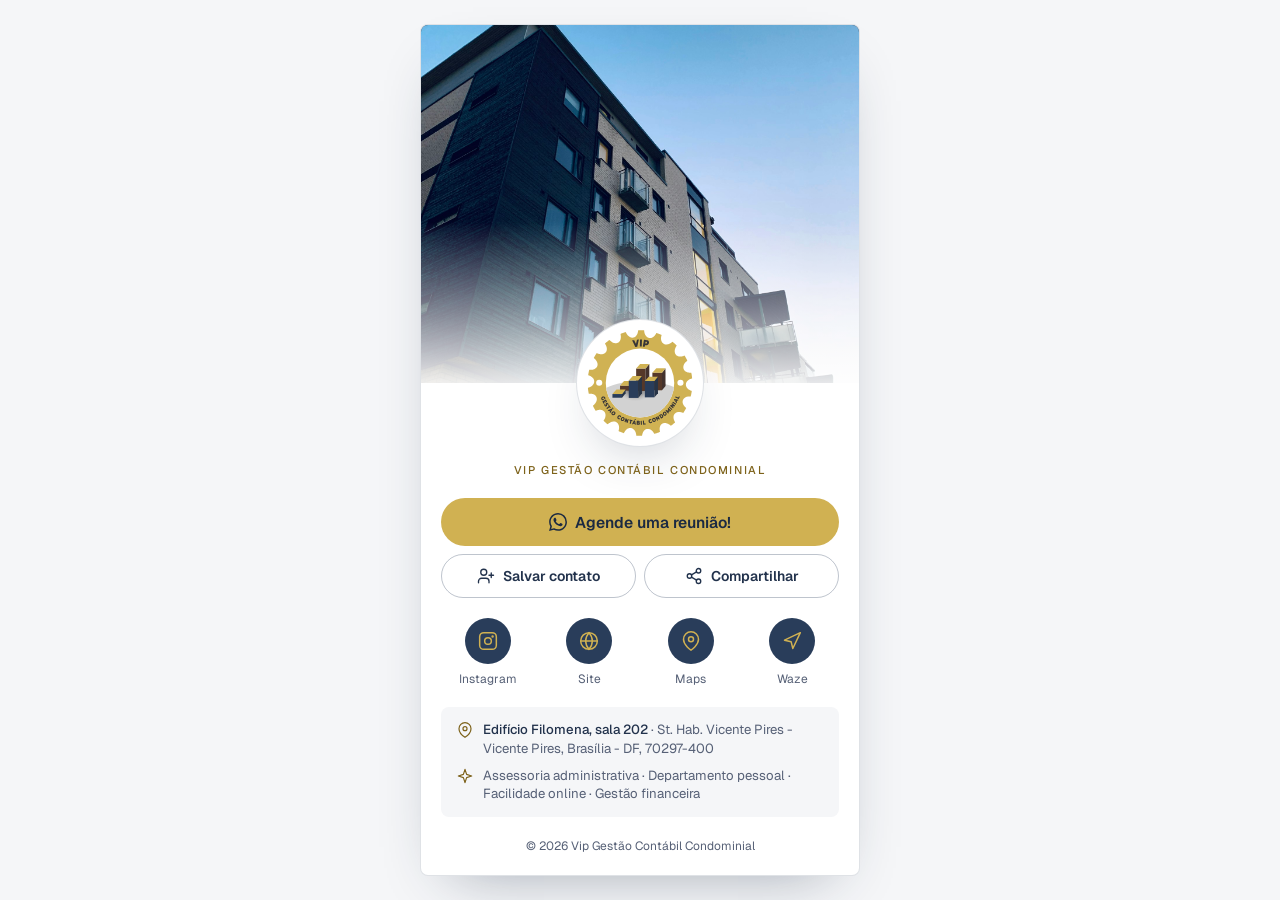
==== smart-card.html @ 8b1bbf8e "Landing page e cartão digital da Vip Gestão Contábil Condominial Site estático com a landing page (l" ====
<!DOCTYPE html>
<html lang="pt-BR">
  <head>
    <meta charset="UTF-8" />
    <meta name="viewport" content="width=device-width, initial-scale=1.0, viewport-fit=cover" />
    <title>Vip Gestão Contábil Condominial | Cartão digital</title>
    <meta name="description" content="Cartão digital da Vip Gestão Contábil Condominial. Agende uma reunião pelo WhatsApp e veja como chegar ao escritório em Vicente Pires, Brasília." />
    <meta name="theme-color" content="#1b2a42" />

    <meta property="og:type" content="website" />
    <meta property="og:site_name" content="Vip Gestão Contábil Condominial" />
    <meta property="og:title" content="Vip Gestão Contábil Condominial | Cartão digital" />
    <meta property="og:description" content="Serviços contábeis condominiais online para todo o Brasil!" />
    <meta property="og:locale" content="pt_BR" />

    <link rel="icon" href="assets/logo-vip-180.png" />
    <link rel="apple-touch-icon" href="assets/logo-vip-180.png" />
    <link rel="preconnect" href="https://fonts.googleapis.com" />
    <link rel="preconnect" href="https://fonts.gstatic.com" crossorigin />
    <link href="https://fonts.googleapis.com/css2?family=Geist:wght@300..600&display=swap" rel="stylesheet" />
    <style>
      /* ============================================================
         Vip Gestão Contábil Condominial: cartão digital
         Mesmo formato do cartão da DG, com as cores da LP (styles.css).

         Tudo cabe em uma tela: o cartão tem a altura da tela e a foto
         de capa (flex: 1) ocupa só o espaço que sobra do conteúdo.
         ============================================================ */
      :root {
        color-scheme: light;

        --bg: #ffffff;
        --bg-alt: #f5f6f8;
        --navy: #293d5a;
        --navy-deep: #1b2a42;
        --ink: #22324c;
        --ink-soft: #566076;
        --line: rgb(41 61 90 / 0.15);
        --gold: #d0b152;
        --gold-hover: #dfc571;
        --gold-ink: #7d621a;
        --shadow: 0 24px 60px -32px rgb(27 42 66 / 0.45);

        --font: "Geist", ui-sans-serif, -apple-system, BlinkMacSystemFont, "Segoe UI", sans-serif;
        --r: 8px;
        --ease: cubic-bezier(0.16, 1, 0.3, 1);
        --gap: clamp(0.75rem, 2.2vh, 1.25rem);
        --pad-x: 1.25rem;
      }

      *, *::before, *::after { box-sizing: border-box; }
      * { margin: 0; padding: 0; }

      body {
        font-family: var(--font); font-size: 1rem; line-height: 1.5;
        color: var(--ink); background: var(--bg-alt);
        -webkit-font-smoothing: antialiased; overflow-x: clip;
        display: flex; justify-content: center; align-items: center;
        min-height: 100vh; min-height: 100dvh;
      }

      img, svg { display: block; max-width: 100%; }
      a { color: inherit; text-decoration: none; }
      ul { list-style: none; }
      button { font: inherit; color: inherit; }
      [hidden] { display: none !important; }
      :focus-visible { outline: 2px solid var(--navy); outline-offset: 3px; }

      /* ---------- Cartão ---------- */
      .card {
        width: 100%; max-width: 440px; background: var(--bg);
        min-height: 100vh; min-height: 100dvh;
        display: flex; flex-direction: column;
        padding-bottom: env(safe-area-inset-bottom);
      }
      @media (min-width: 480px) {
        .card {
          min-height: min(100dvh - 3rem, 860px);
          border-radius: var(--r); overflow: hidden; box-shadow: var(--shadow); border: 1px solid var(--line);
        }
      }

      .cover { position: relative; flex: 1 1 88px; min-height: 88px; background: var(--navy-deep); overflow: hidden; }
      .cover img { position: absolute; inset: 0; width: 100%; height: 100%; object-fit: cover; object-position: 60% 40%; }
      .cover::after {
        content: ""; position: absolute; inset: auto 0 0; height: 45%;
        background: linear-gradient(to top, rgb(255 255 255 / 0.9), transparent);
      }

      .identity { flex: none; padding: 0 var(--pad-x); text-align: center; position: relative; z-index: 1; }
      .identity__logo {
        --size: clamp(92px, 15vh, 128px);
        width: var(--size); height: var(--size); margin: calc(var(--size) / -2) auto 0; border-radius: 50%;
        background: var(--bg); border: 1px solid var(--line); box-shadow: var(--shadow);
        display: grid; place-items: center;
      }
      .logo-anim { display: block; position: relative; width: 84%; aspect-ratio: 1; }
      .logo-anim img { width: 100%; height: 100%; object-fit: contain; }
      .logo-anim.is-on img { visibility: hidden; }
      .logo-anim canvas { position: absolute; left: -6.82%; top: -6.82%; width: 113.64%; height: 113.64%; pointer-events: none; }
      .identity h1 {
        margin-top: clamp(0.6rem, 1.6vh, 1rem);
        font-size: 0.7rem; font-weight: 500; line-height: 1.5; text-transform: uppercase; letter-spacing: 0.14em;
        color: var(--gold-ink);
      }

      .body {
        flex: none; padding: var(--gap) var(--pad-x) 0;
        display: grid; gap: var(--gap);
      }

      /* ---------- Botões (iguais à LP) ---------- */
      .btn {
        display: inline-flex; align-items: center; justify-content: center; gap: 0.5rem;
        min-height: 3rem; padding: 0 1.6rem; border-radius: 999px; border: 1px solid transparent;
        font-weight: 600; font-size: 0.975rem; white-space: nowrap; cursor: pointer; background: none;
        transition: transform 0.3s var(--ease), background-color 0.3s var(--ease), border-color 0.3s var(--ease), color 0.3s var(--ease);
      }
      .btn:active { transform: translateY(1px) scale(0.98); }
      .btn svg { width: 18px; height: 18px; flex: none; }
      .btn--primary { background: var(--gold); color: var(--navy-deep); }
      .btn--primary:hover { background: var(--gold-hover); }
      .btn--ghost { border-color: rgb(41 61 90 / 0.3); color: var(--ink); }
      .btn--ghost:hover { border-color: var(--navy); background: var(--navy); color: #fff; }
      .btn--sm { min-height: 2.75rem; padding: 0 0.9rem; font-size: 0.875rem; }

      .cta { display: grid; gap: 0.5rem; }
      .cta .btn { width: 100%; }
      .cta__row { display: grid; grid-template-columns: 1fr 1fr; gap: 0.5rem; }

      /* ---------- Atalhos (ícones) ---------- */
      .shortcuts { display: grid; grid-auto-flow: column; grid-auto-columns: 1fr; gap: 0.5rem; }
      .shortcuts a { display: grid; justify-items: center; gap: 0.35rem; font-size: 0.75rem; color: var(--ink-soft); }
      .shortcuts__ico {
        width: 46px; height: 46px; border-radius: 50%;
        display: grid; place-items: center; background: var(--navy); color: var(--gold);
        transition: background-color 0.3s var(--ease), color 0.3s var(--ease), transform 0.3s var(--ease);
      }
      .shortcuts__ico svg { width: 20px; height: 20px; }
      .shortcuts a:hover .shortcuts__ico { background: var(--gold); color: var(--navy-deep); transform: translateY(-2px); }
      .shortcuts a:hover { color: var(--ink); }

      /* ---------- Informações ---------- */
      .info {
        padding: 0.85rem 1rem; border-radius: var(--r); background: var(--bg-alt);
        display: grid; gap: 0.55rem; font-size: 0.825rem; line-height: 1.4; color: var(--ink-soft);
      }
      .info li { display: flex; gap: 0.6rem; align-items: flex-start; }
      .info svg { flex: none; width: 16px; height: 16px; margin-top: 1px; color: var(--gold-ink); }
      .info strong { color: var(--ink); font-weight: 500; }

      .foot { flex: none; padding: var(--gap) var(--pad-x); text-align: center; font-size: 0.75rem; color: var(--ink-soft); }

      .toast {
        position: fixed; left: 50%; bottom: 1.25rem; translate: -50% 1rem;
        padding: 0.6rem 1.1rem; border-radius: 999px; background: var(--navy-deep); color: #fff;
        font-size: 0.875rem; white-space: nowrap; opacity: 0; pointer-events: none;
        transition: opacity 0.3s var(--ease), translate 0.3s var(--ease);
      }
      .toast.is-visible { opacity: 1; translate: -50% 0; }

      /* Telas bem baixas: compacta mais */
      @media (max-height: 600px) {
        :root { --gap: 0.6rem; }
        .identity__logo { --size: 84px; }
        .btn { min-height: 2.75rem; }
        .shortcuts__ico { width: 44px; height: 44px; }
        .info li:nth-child(2) { display: none; }
      }
      @media (max-width: 340px) {
        :root { --pad-x: 1rem; }
        .btn--sm { font-size: 0.8rem; padding: 0 0.6rem; }
      }

      @media (max-width: 319px) {
        .body, .cta { grid-template-columns: minmax(0, 1fr); }
        .cta__row { grid-template-columns: 1fr; }
        .shortcuts { gap: 0; }
      }

      /* Celular deitado: capa e logo à esquerda, botões à direita */
      @media (min-width: 560px) and (max-height: 480px) {
        .card {
          display: grid; grid-template-columns: minmax(0, 38fr) minmax(0, 62fr); grid-template-rows: 1fr auto;
          max-width: none; min-height: 100vh; min-height: 100dvh; border: 0; border-radius: 0;
        }
        .cover { grid-column: 1; grid-row: 1 / -1; }
        .cover::after { height: 70%; background: linear-gradient(to top, #fff 22%, transparent); }
        .identity { grid-column: 1; grid-row: 1 / -1; align-self: end; padding-bottom: 1rem; }
        .identity__logo { --size: 104px; margin-top: 0; }
        .body { grid-column: 2; grid-row: 1; align-content: center; }
        .foot { grid-column: 2; grid-row: 2; }
        .identity h1 { letter-spacing: 0.08em; }
        .btn--sm { padding: 0 0.6rem; font-size: 0.8rem; }
      }

      /* ---------- Movimento ---------- */
      @media (prefers-reduced-motion: no-preference) {
        .enter { animation: rise 0.9s var(--ease) both; animation-delay: calc(var(--i) * 80ms + 100ms); }
        .cover img { animation: unveil 1.3s var(--ease) both; }
      }
      @keyframes rise { from { opacity: 0; transform: translateY(14px); } }
      @keyframes unveil { from { clip-path: inset(100% 0 0 0); } to { clip-path: inset(0 0 0 0); } }
    </style>
  </head>
  <body>
    <main class="card">
      <figure class="cover">
        <img src="assets/hero-condominio.jpg" alt="" width="1500" height="1500" fetchpriority="high" decoding="async" />
      </figure>

      <header class="identity">
        <div class="identity__logo enter" style="--i: 0">
          <div class="logo-anim"><img src="assets/logo-vip.png" alt="" width="505" height="512" /></div>
        </div>
        <h1 class="enter" style="--i: 1">Vip Gestão Contábil Condominial</h1>
      </header>

      <div class="body">
        <div class="cta enter" style="--i: 2">
          <a class="btn btn--primary" id="linkWhats" href="index.html#contato" target="_blank" rel="noopener noreferrer">
            <svg viewBox="0 0 24 24" aria-hidden="true"><path fill="currentColor" d="M17.472 14.382c-.297-.149-1.758-.867-2.03-.967-.273-.099-.471-.148-.67.15-.197.297-.767.966-.94 1.164-.173.199-.347.223-.644.075-.297-.15-1.255-.463-2.39-1.475-.883-.788-1.48-1.761-1.653-2.059-.173-.297-.018-.458.13-.606.134-.133.298-.347.446-.52.149-.174.198-.298.298-.497.099-.198.05-.371-.025-.52-.075-.149-.669-1.612-.916-2.207-.242-.579-.487-.5-.669-.51-.173-.008-.371-.01-.57-.01-.198 0-.52.074-.792.372-.272.297-1.04 1.016-1.04 2.479 0 1.462 1.065 2.875 1.213 3.074.149.198 2.096 3.2 5.077 4.487.709.306 1.262.489 1.694.625.712.227 1.36.195 1.871.118.571-.085 1.758-.719 2.006-1.413.248-.694.248-1.289.173-1.413-.074-.124-.272-.198-.57-.347m-5.421 7.403h-.004a9.87 9.87 0 01-5.031-1.378l-.361-.214-3.741.982.998-3.648-.235-.374a9.86 9.86 0 01-1.51-5.26c.001-5.45 4.436-9.884 9.888-9.884 2.64 0 5.122 1.03 6.988 2.898a9.825 9.825 0 012.893 6.994c-.003 5.45-4.437 9.884-9.885 9.884m8.413-18.297A11.815 11.815 0 0012.05 0C5.495 0 .16 5.335.157 11.892c0 2.096.547 4.142 1.588 5.945L.057 24l6.305-1.654a11.882 11.882 0 005.683 1.448h.005c6.554 0 11.89-5.335 11.893-11.893a11.821 11.821 0 00-3.48-8.413Z"/></svg>
            Agende uma reunião!
          </a>
          <div class="cta__row">
            <button class="btn btn--ghost btn--sm" id="salvarContato" type="button">
              <svg viewBox="0 0 24 24" fill="none" stroke="currentColor" stroke-width="1.8" stroke-linecap="round" stroke-linejoin="round" aria-hidden="true"><path d="M16 21v-2a4 4 0 0 0-4-4H6a4 4 0 0 0-4 4v2"/><circle cx="9" cy="7" r="4"/><path d="M19 8v6M22 11h-6"/></svg>
              Salvar contato
            </button>
            <button class="btn btn--ghost btn--sm" id="compartilhar" type="button">
              <svg viewBox="0 0 24 24" fill="none" stroke="currentColor" stroke-width="1.8" stroke-linecap="round" stroke-linejoin="round" aria-hidden="true"><circle cx="18" cy="5" r="3"/><circle cx="6" cy="12" r="3"/><circle cx="18" cy="19" r="3"/><path d="M8.6 13.5l6.8 4M15.4 6.5l-6.8 4"/></svg>
              Compartilhar
            </button>
          </div>
        </div>

        <!-- Instagram e Facebook só aparecem quando preenchidos no config.js -->
        <nav class="shortcuts enter" style="--i: 3" aria-label="Contatos">
          <a id="linkInstagram" target="_blank" rel="noopener noreferrer" hidden>
            <span class="shortcuts__ico"><svg viewBox="0 0 24 24" fill="none" stroke="currentColor" stroke-width="1.8" stroke-linecap="round" stroke-linejoin="round" aria-hidden="true"><rect x="2" y="2" width="20" height="20" rx="5"/><circle cx="12" cy="12" r="4"/><circle cx="17.5" cy="6.5" r=".6" fill="currentColor"/></svg></span>
            Instagram
          </a>
          <a href="index.html">
            <span class="shortcuts__ico"><svg viewBox="0 0 24 24" fill="none" stroke="currentColor" stroke-width="1.8" stroke-linecap="round" stroke-linejoin="round" aria-hidden="true"><circle cx="12" cy="12" r="10"/><path d="M2 12h20M12 2a15.3 15.3 0 0 1 4 10 15.3 15.3 0 0 1-4 10 15.3 15.3 0 0 1-4-10 15.3 15.3 0 0 1 4-10z"/></svg></span>
            Site
          </a>
          <a href="https://www.google.com/maps/search/?api=1&amp;query=-15.814297%2C-48.015783" target="_blank" rel="noopener noreferrer">
            <span class="shortcuts__ico"><svg viewBox="0 0 24 24" fill="none" stroke="currentColor" stroke-width="1.8" stroke-linecap="round" stroke-linejoin="round" aria-hidden="true"><path d="M21 10c0 7-9 13-9 13S3 17 3 10a9 9 0 0 1 18 0z"/><circle cx="12" cy="10" r="3"/></svg></span>
            Maps
          </a>
          <a href="https://waze.com/ul?ll=-15.814297%2C-48.015783&amp;navigate=yes" target="_blank" rel="noopener noreferrer">
            <span class="shortcuts__ico"><svg viewBox="0 0 24 24" fill="none" stroke="currentColor" stroke-width="1.8" stroke-linecap="round" stroke-linejoin="round" aria-hidden="true"><path d="M3 11l19-9-9 19-2-8-8-2z"/></svg></span>
            Waze
          </a>
          <a id="linkFacebook" target="_blank" rel="noopener noreferrer" hidden>
            <span class="shortcuts__ico"><svg viewBox="0 0 24 24" fill="none" stroke="currentColor" stroke-width="1.8" stroke-linecap="round" stroke-linejoin="round" aria-hidden="true"><path d="M18 2h-3a5 5 0 0 0-5 5v3H7v4h3v8h4v-8h3l1-4h-4V7a1 1 0 0 1 1-1h3z"/></svg></span>
            Facebook
          </a>
        </nav>

        <ul class="info enter" style="--i: 4">
          <li>
            <svg viewBox="0 0 24 24" fill="none" stroke="currentColor" stroke-width="1.8" stroke-linecap="round" stroke-linejoin="round" aria-hidden="true"><path d="M21 10c0 7-9 13-9 13S3 17 3 10a9 9 0 0 1 18 0z"/><circle cx="12" cy="10" r="3"/></svg>
            <span><strong id="end1">Edifício Filomena, sala 202</strong> <span id="end2">· St. Hab. Vicente Pires - Vicente Pires, Brasília - DF, 70297-400</span></span>
          </li>
          <li>
            <svg viewBox="0 0 24 24" fill="none" stroke="currentColor" stroke-width="1.8" stroke-linecap="round" stroke-linejoin="round" aria-hidden="true"><path d="M12 2l2.4 7.6L22 12l-7.6 2.4L12 22l-2.4-7.6L2 12l7.6-2.4z"/></svg>
            <span>Assessoria administrativa · Departamento pessoal · Facilidade online · Gestão financeira</span>
          </li>
        </ul>
      </div>

      <footer class="foot">© <span id="anoAtual">2026</span> Vip Gestão Contábil Condominial<span id="legal"></span></footer>
    </main>

    <div class="toast" id="toast" role="status" aria-live="polite"></div>

    <script src="logo-animada.js"></script>
    <script src="config.js"></script>
    <script>
      (function () {
        "use strict";

        /* Os dados vêm do config.js, o mesmo da LP */
        var V = window.VIP || {};
        var NOME = "Vip Gestão Contábil Condominial";
        var $ = function (id) { return document.getElementById(id); };
        var fone = (V.whatsapp || "").replace(/\D/g, "");

        $("linkWhats").href = "https://wa.me/" + fone + "?text=" +
          encodeURIComponent("Olá! Vim pelo cartão digital e gostaria de agendar uma reunião sobre o meu condomínio.");
        [["linkInstagram", V.instagram], ["linkFacebook", V.facebook]].forEach(function (x) {
          if (x[1]) { $(x[0]).href = x[1]; $(x[0]).hidden = false; }
        });

        var linhas = (V.endereco || "").split("\n").filter(Boolean);
        if (linhas.length) {
          $("end1").textContent = linhas[0];
          $("end2").textContent = linhas.length > 1 ? "· " + linhas.slice(1).join(", ") : "";
        }
        $("legal").textContent = V.crc ? " · " + V.crc : "";
        $("anoAtual").textContent = String(new Date().getFullYear());

        var toastEl = $("toast"), toastTimer;
        function toast(msg) {
          toastEl.textContent = msg;
          toastEl.classList.add("is-visible");
          clearTimeout(toastTimer);
          toastTimer = setTimeout(function () { toastEl.classList.remove("is-visible"); }, 2200);
        }

        /* Baixa um .vcf para salvar a Vip nos contatos */
        function vcard() {
          var esc = function (s) { return String(s).replace(/([\\,;])/g, "\\$1"); };
          /* última linha do endereço no formato "Cidade - UF, CEP" */
          var fim = /^(.+?) - ([A-Z]{2})(?:, *([\d-]+))?$/.exec(linhas[linhas.length - 1] || "");
          var rua = (fim ? linhas.slice(0, -1) : linhas).join(", ");
          var tel = (V.telefone || "").replace(/\D/g, "");
          return [
            "BEGIN:VCARD",
            "VERSION:3.0",
            "N:" + esc(NOME) + ";;;;",
            "FN:" + esc(NOME),
            "ORG:" + esc(NOME),
            fone && "TEL;TYPE=CELL:+" + fone,
            tel && "TEL;TYPE=WORK:+55" + tel,
            V.email && "EMAIL;TYPE=WORK:" + V.email,
            linhas.length && "ADR;TYPE=WORK:;;" + [rua, fim && fim[1], fim && fim[2], fim && fim[3], "Brasil"].map(function (p) { return esc(p || ""); }).join(";"),
            "GEO:-15.814297;-48.015783",
            /^http/.test(location.protocol) && "URL:" + location.origin + "/",
            "END:VCARD"
          ].filter(Boolean).join("\r\n");
        }
        $("salvarContato").addEventListener("click", function () {
          var a = document.createElement("a");
          a.href = URL.createObjectURL(new Blob([vcard()], { type: "text/vcard;charset=utf-8" }));
          a.download = "Vip-Gestao-Contabil-Condominial.vcf";
          document.body.appendChild(a);
          a.click();
          a.remove();
          setTimeout(function () { URL.revokeObjectURL(a.href); }, 1000);
          toast("Abra o arquivo para salvar");
        });

        $("compartilhar").addEventListener("click", function () {
          var falhou = function () { toast("Copie o link na barra do navegador"); };
          if (navigator.share) {
            navigator.share({ title: NOME, text: "Cartão digital da " + NOME, url: location.href }).catch(function () {});
          } else if (navigator.clipboard) {
            navigator.clipboard.writeText(location.href).then(function () { toast("Link copiado!"); }, falhou);
          } else {
            falhou();
          }
        });
      })();
    </script>
  </body>
</html>
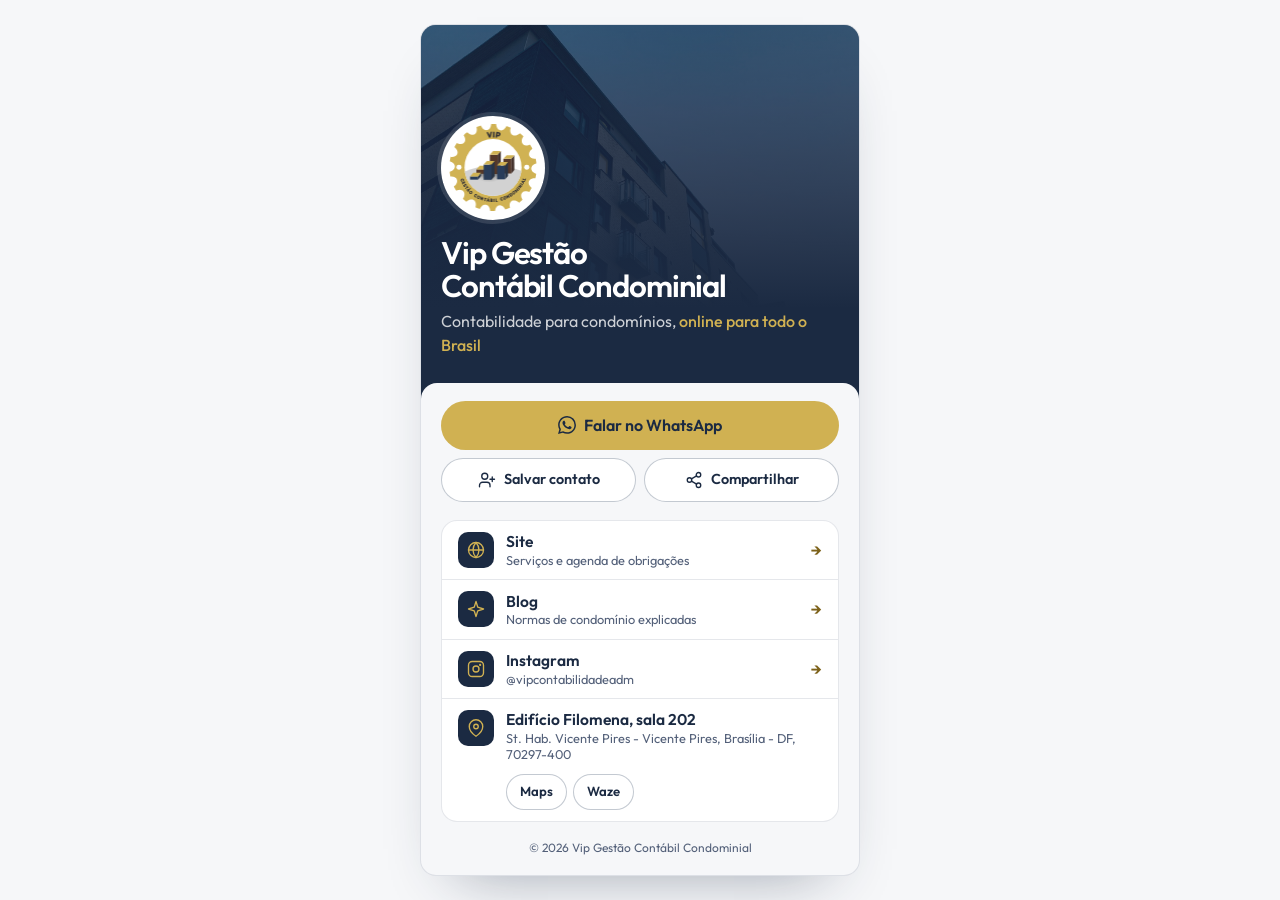
==== commit a0d94dc5: "fix: design refatorado && feat: pagina teste no blog" ====
--- a/smart-card.html
+++ b/smart-card.html
@@ -4,47 +4,48 @@
     <meta charset="UTF-8" />
     <meta name="viewport" content="width=device-width, initial-scale=1.0, viewport-fit=cover" />
     <title>Vip Gestão Contábil Condominial | Cartão digital</title>
-    <meta name="description" content="Cartão digital da Vip Gestão Contábil Condominial. Agende uma reunião pelo WhatsApp e veja como chegar ao escritório em Vicente Pires, Brasília." />
+    <meta name="description" content="Cartão digital da Vip Gestão Contábil Condominial. Fale pelo WhatsApp, salve o contato e veja como chegar ao escritório em Vicente Pires, Brasília." />
     <meta name="theme-color" content="#1b2a42" />
 
     <meta property="og:type" content="website" />
     <meta property="og:site_name" content="Vip Gestão Contábil Condominial" />
     <meta property="og:title" content="Vip Gestão Contábil Condominial | Cartão digital" />
-    <meta property="og:description" content="Serviços contábeis condominiais online para todo o Brasil!" />
+    <meta property="og:description" content="Contabilidade para condomínios, com atendimento online para todo o Brasil." />
     <meta property="og:locale" content="pt_BR" />
 
     <link rel="icon" href="assets/logo-vip-180.png" />
     <link rel="apple-touch-icon" href="assets/logo-vip-180.png" />
     <link rel="preconnect" href="https://fonts.googleapis.com" />
     <link rel="preconnect" href="https://fonts.gstatic.com" crossorigin />
-    <link href="https://fonts.googleapis.com/css2?family=Geist:wght@300..600&display=swap" rel="stylesheet" />
+    <link href="https://fonts.googleapis.com/css2?family=Outfit:wght@300..700&display=swap" rel="stylesheet" />
     <style>
       /* ============================================================
          Vip Gestão Contábil Condominial: cartão digital
-         Mesmo formato do cartão da DG, com as cores da LP (styles.css).
-
-         Tudo cabe em uma tela: o cartão tem a altura da tela e a foto
-         de capa (flex: 1) ocupa só o espaço que sobra do conteúdo.
+         Mesmo sistema visual do site (styles.css): azul + dourado,
+         Outfit, raio 16px, botões em pílula.
+
+         Tudo cabe em uma tela: o cartão tem a altura da tela e o topo
+         azul (flex: 1) ocupa só o espaço que sobra do conteúdo.
          ============================================================ */
       :root {
         color-scheme: light;
 
-        --bg: #ffffff;
-        --bg-alt: #f5f6f8;
+        --bg: #f6f7f9;
+        --surface: #ffffff;
         --navy: #293d5a;
         --navy-deep: #1b2a42;
-        --ink: #22324c;
-        --ink-soft: #566076;
-        --line: rgb(41 61 90 / 0.15);
+        --ink: #1b2a42;
+        --ink-soft: #536079;
+        --line: rgb(41 61 90 / 0.12);
         --gold: #d0b152;
-        --gold-hover: #dfc571;
+        --gold-hover: #dcc06a;
         --gold-ink: #7d621a;
-        --shadow: 0 24px 60px -32px rgb(27 42 66 / 0.45);
-
-        --font: "Geist", ui-sans-serif, -apple-system, BlinkMacSystemFont, "Segoe UI", sans-serif;
-        --r: 8px;
+        --shadow: 0 30px 60px -36px rgb(27 42 66 / 0.45);
+
+        --font: "Outfit", ui-sans-serif, -apple-system, BlinkMacSystemFont, "Segoe UI", sans-serif;
+        --r: 16px;
         --ease: cubic-bezier(0.16, 1, 0.3, 1);
-        --gap: clamp(0.75rem, 2.2vh, 1.25rem);
+        --gap: clamp(0.75rem, 2.2vh, 1.1rem);
         --pad-x: 1.25rem;
       }
 
@@ -53,7 +54,7 @@
 
       body {
         font-family: var(--font); font-size: 1rem; line-height: 1.5;
-        color: var(--ink); background: var(--bg-alt);
+        color: var(--ink); background: var(--bg);
         -webkit-font-smoothing: antialiased; overflow-x: clip;
         display: flex; justify-content: center; align-items: center;
         min-height: 100vh; min-height: 100dvh;
@@ -64,7 +65,8 @@
       ul { list-style: none; }
       button { font: inherit; color: inherit; }
       [hidden] { display: none !important; }
-      :focus-visible { outline: 2px solid var(--navy); outline-offset: 3px; }
+      :focus-visible { outline: 2px solid var(--navy); outline-offset: 3px; border-radius: 4px; }
+      .top :focus-visible { outline-color: var(--gold); }
 
       /* ---------- Cartão ---------- */
       .card {
@@ -80,74 +82,80 @@
         }
       }
 
-      .cover { position: relative; flex: 1 1 88px; min-height: 88px; background: var(--navy-deep); overflow: hidden; }
-      .cover img { position: absolute; inset: 0; width: 100%; height: 100%; object-fit: cover; object-position: 60% 40%; }
-      .cover::after {
-        content: ""; position: absolute; inset: auto 0 0; height: 45%;
-        background: linear-gradient(to top, rgb(255 255 255 / 0.9), transparent);
-      }
-
-      .identity { flex: none; padding: 0 var(--pad-x); text-align: center; position: relative; z-index: 1; }
-      .identity__logo {
-        --size: clamp(92px, 15vh, 128px);
-        width: var(--size); height: var(--size); margin: calc(var(--size) / -2) auto 0; border-radius: 50%;
-        background: var(--bg); border: 1px solid var(--line); box-shadow: var(--shadow);
-        display: grid; place-items: center;
+      /* Topo azul com a foto ao fundo, logo e nome */
+      .top {
+        position: relative; flex: 1 1 auto; min-height: 220px; overflow: hidden;
+        background: var(--navy-deep); color: #fff;
+        display: flex; flex-direction: column; justify-content: flex-end; align-items: flex-start;
+        padding: 1.5rem var(--pad-x) calc(var(--gap) + 1.75rem);
+      }
+      .top__foto { position: absolute; inset: 0; width: 100%; height: 100%; object-fit: cover; object-position: 60% 35%; opacity: 0.4; }
+      .top::after {
+        content: ""; position: absolute; inset: 0;
+        background: linear-gradient(to top, var(--navy-deep) 25%, rgb(27 42 66 / 0.2));
+      }
+      .top > :not(img) { position: relative; z-index: 1; }
+      .top__logo {
+        --size: clamp(76px, 12vh, 104px);
+        width: var(--size); height: var(--size); border-radius: 50%; background: var(--surface);
+        display: grid; place-items: center; margin-bottom: 1rem;
+        box-shadow: 0 0 0 4px rgb(255 255 255 / 0.12);
       }
       .logo-anim { display: block; position: relative; width: 84%; aspect-ratio: 1; }
       .logo-anim img { width: 100%; height: 100%; object-fit: contain; }
       .logo-anim.is-on img { visibility: hidden; }
-      .logo-anim canvas { position: absolute; left: -6.82%; top: -6.82%; width: 113.64%; height: 113.64%; pointer-events: none; }
-      .identity h1 {
-        margin-top: clamp(0.6rem, 1.6vh, 1rem);
-        font-size: 0.7rem; font-weight: 500; line-height: 1.5; text-transform: uppercase; letter-spacing: 0.14em;
-        color: var(--gold-ink);
-      }
-
+      .logo-anim canvas { position: absolute; left: -6.82%; top: -6.82%; width: 113.64%; height: 113.64%; max-width: none; pointer-events: none; }
+      .top h1 { font-size: clamp(1.6rem, 4.2vh, 1.95rem); font-weight: 600; letter-spacing: -0.035em; line-height: 1.08; text-wrap: balance; }
+      .top p { margin-top: 0.4rem; color: rgb(255 255 255 / 0.78); }
+      .top p b { color: var(--gold); font-weight: 500; }
+
+      /* O corpo sobe um pouco sobre o azul */
       .body {
-        flex: none; padding: var(--gap) var(--pad-x) 0;
+        flex: none; position: relative; z-index: 1; margin-top: -1.25rem;
+        padding: var(--gap) var(--pad-x) 0; background: var(--bg); border-radius: var(--r) var(--r) 0 0;
         display: grid; gap: var(--gap);
       }
 
-      /* ---------- Botões (iguais à LP) ---------- */
+      /* ---------- Botões (iguais ao site) ---------- */
       .btn {
         display: inline-flex; align-items: center; justify-content: center; gap: 0.5rem;
-        min-height: 3rem; padding: 0 1.6rem; border-radius: 999px; border: 1px solid transparent;
-        font-weight: 600; font-size: 0.975rem; white-space: nowrap; cursor: pointer; background: none;
+        min-height: 3.1rem; padding: 0 1.6rem; border-radius: 999px; border: 1px solid transparent;
+        font-weight: 600; font-size: 1rem; white-space: nowrap; cursor: pointer; background: none;
         transition: transform 0.3s var(--ease), background-color 0.3s var(--ease), border-color 0.3s var(--ease), color 0.3s var(--ease);
       }
-      .btn:active { transform: translateY(1px) scale(0.98); }
+      .btn:active { transform: scale(0.98); }
       .btn svg { width: 18px; height: 18px; flex: none; }
-      .btn--primary { background: var(--gold); color: var(--navy-deep); }
-      .btn--primary:hover { background: var(--gold-hover); }
-      .btn--ghost { border-color: rgb(41 61 90 / 0.3); color: var(--ink); }
-      .btn--ghost:hover { border-color: var(--navy); background: var(--navy); color: #fff; }
-      .btn--sm { min-height: 2.75rem; padding: 0 0.9rem; font-size: 0.875rem; }
+      .btn--gold { background: var(--gold); color: var(--navy-deep); }
+      .btn--gold:hover { background: var(--gold-hover); }
+      .btn--line { border-color: rgb(41 61 90 / 0.28); color: var(--ink); background: var(--surface); }
+      .btn--line:hover { border-color: var(--navy); background: var(--navy); color: #fff; }
+      .btn--sm { min-height: 2.75rem; padding: 0 0.9rem; font-size: 0.9rem; }
 
       .cta { display: grid; gap: 0.5rem; }
       .cta .btn { width: 100%; }
       .cta__row { display: grid; grid-template-columns: 1fr 1fr; gap: 0.5rem; }
 
-      /* ---------- Atalhos (ícones) ---------- */
-      .shortcuts { display: grid; grid-auto-flow: column; grid-auto-columns: 1fr; gap: 0.5rem; }
-      .shortcuts a { display: grid; justify-items: center; gap: 0.35rem; font-size: 0.75rem; color: var(--ink-soft); }
-      .shortcuts__ico {
-        width: 46px; height: 46px; border-radius: 50%;
-        display: grid; place-items: center; background: var(--navy); color: var(--gold);
-        transition: background-color 0.3s var(--ease), color 0.3s var(--ease), transform 0.3s var(--ease);
-      }
-      .shortcuts__ico svg { width: 20px; height: 20px; }
-      .shortcuts a:hover .shortcuts__ico { background: var(--gold); color: var(--navy-deep); transform: translateY(-2px); }
-      .shortcuts a:hover { color: var(--ink); }
-
-      /* ---------- Informações ---------- */
-      .info {
-        padding: 0.85rem 1rem; border-radius: var(--r); background: var(--bg-alt);
-        display: grid; gap: 0.55rem; font-size: 0.825rem; line-height: 1.4; color: var(--ink-soft);
-      }
-      .info li { display: flex; gap: 0.6rem; align-items: flex-start; }
-      .info svg { flex: none; width: 16px; height: 16px; margin-top: 1px; color: var(--gold-ink); }
-      .info strong { color: var(--ink); font-weight: 500; }
+      /* ---------- Atalhos em lista ---------- */
+      .links { background: var(--surface); border: 1px solid var(--line); border-radius: var(--r); overflow: hidden; }
+      .links li + li { border-top: 1px solid var(--line); }
+      .links > li > a, .links__como {
+        display: grid; grid-template-columns: 2.25rem 1fr auto; gap: 0.75rem; align-items: center;
+        padding: 0.7rem 1rem; min-height: 3.25rem; transition: background-color 0.2s;
+      }
+      .links > li > a:hover { background: var(--bg); }
+      .links__ico {
+        width: 2.25rem; height: 2.25rem; border-radius: 10px; background: var(--navy-deep); color: var(--gold);
+        display: grid; place-items: center;
+      }
+      .links__ico svg { width: 18px; height: 18px; }
+      .links__txt { display: grid; line-height: 1.25; }
+      .links__txt strong { font-weight: 600; font-size: 0.975rem; }
+      .links__txt small { font-size: 0.8rem; color: var(--ink-soft); }
+      .links__seta { color: var(--gold-ink); font-weight: 600; transition: transform 0.3s var(--ease); }
+      .links > li > a:hover .links__seta { transform: translateX(3px); }
+      .links__como { grid-template-columns: 2.25rem 1fr; align-items: start; }
+      .links__como > div { grid-column: 2; display: flex; gap: 0.4rem; }
+      .links__como .btn { min-height: 2.25rem; padding: 0 0.8rem; font-size: 0.825rem; }
 
       .foot { flex: none; padding: var(--gap) var(--pad-x); text-align: center; font-size: 0.75rem; color: var(--ink-soft); }
 
@@ -160,74 +168,66 @@
       .toast.is-visible { opacity: 1; translate: -50% 0; }
 
       /* Telas bem baixas: compacta mais */
-      @media (max-height: 600px) {
+      @media (max-height: 640px) {
         :root { --gap: 0.6rem; }
-        .identity__logo { --size: 84px; }
+        .top { min-height: 180px; }
+        .top__logo { --size: 68px; margin-bottom: 0.6rem; }
         .btn { min-height: 2.75rem; }
-        .shortcuts__ico { width: 44px; height: 44px; }
-        .info li:nth-child(2) { display: none; }
+        .links > li > a, .links__como { min-height: 2.9rem; padding-block: 0.45rem; }
+        .links__txt small { display: none; }
       }
       @media (max-width: 340px) {
         :root { --pad-x: 1rem; }
         .btn--sm { font-size: 0.8rem; padding: 0 0.6rem; }
       }
-
       @media (max-width: 319px) {
-        .body, .cta { grid-template-columns: minmax(0, 1fr); }
         .cta__row { grid-template-columns: 1fr; }
-        .shortcuts { gap: 0; }
-      }
-
-      /* Celular deitado: capa e logo à esquerda, botões à direita */
+      }
+
+      /* Celular deitado: topo azul à esquerda, ações à direita */
       @media (min-width: 560px) and (max-height: 480px) {
         .card {
-          display: grid; grid-template-columns: minmax(0, 38fr) minmax(0, 62fr); grid-template-rows: 1fr auto;
+          display: grid; grid-template-columns: minmax(0, 40fr) minmax(0, 60fr); grid-template-rows: 1fr auto;
           max-width: none; min-height: 100vh; min-height: 100dvh; border: 0; border-radius: 0;
         }
-        .cover { grid-column: 1; grid-row: 1 / -1; }
-        .cover::after { height: 70%; background: linear-gradient(to top, #fff 22%, transparent); }
-        .identity { grid-column: 1; grid-row: 1 / -1; align-self: end; padding-bottom: 1rem; }
-        .identity__logo { --size: 104px; margin-top: 0; }
-        .body { grid-column: 2; grid-row: 1; align-content: center; }
+        .top { grid-column: 1; grid-row: 1 / -1; min-height: 0; padding-bottom: 1.5rem; }
+        .body { grid-column: 2; grid-row: 1; align-content: center; margin-top: 0; border-radius: 0; }
         .foot { grid-column: 2; grid-row: 2; }
-        .identity h1 { letter-spacing: 0.08em; }
-        .btn--sm { padding: 0 0.6rem; font-size: 0.8rem; }
+        .links__txt small { display: none; }
       }
 
       /* ---------- Movimento ---------- */
       @media (prefers-reduced-motion: no-preference) {
         .enter { animation: rise 0.9s var(--ease) both; animation-delay: calc(var(--i) * 80ms + 100ms); }
-        .cover img { animation: unveil 1.3s var(--ease) both; }
+        .top__foto { animation: fade 1.4s var(--ease) both; }
       }
       @keyframes rise { from { opacity: 0; transform: translateY(14px); } }
-      @keyframes unveil { from { clip-path: inset(100% 0 0 0); } to { clip-path: inset(0 0 0 0); } }
+      @keyframes fade { from { opacity: 0; transform: scale(1.04); } }
     </style>
   </head>
   <body>
     <main class="card">
-      <figure class="cover">
-        <img src="assets/hero-condominio.jpg" alt="" width="1500" height="1500" fetchpriority="high" decoding="async" />
-      </figure>
-
-      <header class="identity">
-        <div class="identity__logo enter" style="--i: 0">
+      <header class="top">
+        <img class="top__foto" src="assets/hero-condominio.jpg" alt="" width="1500" height="1500" fetchpriority="high" decoding="async" />
+        <div class="top__logo enter" style="--i: 0">
           <div class="logo-anim"><img src="assets/logo-vip.png" alt="" width="505" height="512" /></div>
         </div>
         <h1 class="enter" style="--i: 1">Vip Gestão Contábil Condominial</h1>
+        <p class="enter" style="--i: 2">Contabilidade para condomínios, <b>online para todo o Brasil</b></p>
       </header>
 
       <div class="body">
-        <div class="cta enter" style="--i: 2">
-          <a class="btn btn--primary" id="linkWhats" href="index.html#contato" target="_blank" rel="noopener noreferrer">
+        <div class="cta enter" style="--i: 3">
+          <a class="btn btn--gold" id="linkWhats" href="index.html#contato" target="_blank" rel="noopener noreferrer">
             <svg viewBox="0 0 24 24" aria-hidden="true"><path fill="currentColor" d="M17.472 14.382c-.297-.149-1.758-.867-2.03-.967-.273-.099-.471-.148-.67.15-.197.297-.767.966-.94 1.164-.173.199-.347.223-.644.075-.297-.15-1.255-.463-2.39-1.475-.883-.788-1.48-1.761-1.653-2.059-.173-.297-.018-.458.13-.606.134-.133.298-.347.446-.52.149-.174.198-.298.298-.497.099-.198.05-.371-.025-.52-.075-.149-.669-1.612-.916-2.207-.242-.579-.487-.5-.669-.51-.173-.008-.371-.01-.57-.01-.198 0-.52.074-.792.372-.272.297-1.04 1.016-1.04 2.479 0 1.462 1.065 2.875 1.213 3.074.149.198 2.096 3.2 5.077 4.487.709.306 1.262.489 1.694.625.712.227 1.36.195 1.871.118.571-.085 1.758-.719 2.006-1.413.248-.694.248-1.289.173-1.413-.074-.124-.272-.198-.57-.347m-5.421 7.403h-.004a9.87 9.87 0 01-5.031-1.378l-.361-.214-3.741.982.998-3.648-.235-.374a9.86 9.86 0 01-1.51-5.26c.001-5.45 4.436-9.884 9.888-9.884 2.64 0 5.122 1.03 6.988 2.898a9.825 9.825 0 012.893 6.994c-.003 5.45-4.437 9.884-9.885 9.884m8.413-18.297A11.815 11.815 0 0012.05 0C5.495 0 .16 5.335.157 11.892c0 2.096.547 4.142 1.588 5.945L.057 24l6.305-1.654a11.882 11.882 0 005.683 1.448h.005c6.554 0 11.89-5.335 11.893-11.893a11.821 11.821 0 00-3.48-8.413Z"/></svg>
-            Agende uma reunião!
+            Falar no WhatsApp
           </a>
           <div class="cta__row">
-            <button class="btn btn--ghost btn--sm" id="salvarContato" type="button">
+            <button class="btn btn--line btn--sm" id="salvarContato" type="button">
               <svg viewBox="0 0 24 24" fill="none" stroke="currentColor" stroke-width="1.8" stroke-linecap="round" stroke-linejoin="round" aria-hidden="true"><path d="M16 21v-2a4 4 0 0 0-4-4H6a4 4 0 0 0-4 4v2"/><circle cx="9" cy="7" r="4"/><path d="M19 8v6M22 11h-6"/></svg>
               Salvar contato
             </button>
-            <button class="btn btn--ghost btn--sm" id="compartilhar" type="button">
+            <button class="btn btn--line btn--sm" id="compartilhar" type="button">
               <svg viewBox="0 0 24 24" fill="none" stroke="currentColor" stroke-width="1.8" stroke-linecap="round" stroke-linejoin="round" aria-hidden="true"><circle cx="18" cy="5" r="3"/><circle cx="6" cy="12" r="3"/><circle cx="18" cy="19" r="3"/><path d="M8.6 13.5l6.8 4M15.4 6.5l-6.8 4"/></svg>
               Compartilhar
             </button>
@@ -235,37 +235,44 @@
         </div>
 
         <!-- Instagram e Facebook só aparecem quando preenchidos no config.js -->
-        <nav class="shortcuts enter" style="--i: 3" aria-label="Contatos">
-          <a id="linkInstagram" target="_blank" rel="noopener noreferrer" hidden>
-            <span class="shortcuts__ico"><svg viewBox="0 0 24 24" fill="none" stroke="currentColor" stroke-width="1.8" stroke-linecap="round" stroke-linejoin="round" aria-hidden="true"><rect x="2" y="2" width="20" height="20" rx="5"/><circle cx="12" cy="12" r="4"/><circle cx="17.5" cy="6.5" r=".6" fill="currentColor"/></svg></span>
-            Instagram
-          </a>
-          <a href="index.html">
-            <span class="shortcuts__ico"><svg viewBox="0 0 24 24" fill="none" stroke="currentColor" stroke-width="1.8" stroke-linecap="round" stroke-linejoin="round" aria-hidden="true"><circle cx="12" cy="12" r="10"/><path d="M2 12h20M12 2a15.3 15.3 0 0 1 4 10 15.3 15.3 0 0 1-4 10 15.3 15.3 0 0 1-4-10 15.3 15.3 0 0 1 4-10z"/></svg></span>
-            Site
-          </a>
-          <a href="https://www.google.com/maps/search/?api=1&amp;query=-15.814297%2C-48.015783" target="_blank" rel="noopener noreferrer">
-            <span class="shortcuts__ico"><svg viewBox="0 0 24 24" fill="none" stroke="currentColor" stroke-width="1.8" stroke-linecap="round" stroke-linejoin="round" aria-hidden="true"><path d="M21 10c0 7-9 13-9 13S3 17 3 10a9 9 0 0 1 18 0z"/><circle cx="12" cy="10" r="3"/></svg></span>
-            Maps
-          </a>
-          <a href="https://waze.com/ul?ll=-15.814297%2C-48.015783&amp;navigate=yes" target="_blank" rel="noopener noreferrer">
-            <span class="shortcuts__ico"><svg viewBox="0 0 24 24" fill="none" stroke="currentColor" stroke-width="1.8" stroke-linecap="round" stroke-linejoin="round" aria-hidden="true"><path d="M3 11l19-9-9 19-2-8-8-2z"/></svg></span>
-            Waze
-          </a>
-          <a id="linkFacebook" target="_blank" rel="noopener noreferrer" hidden>
-            <span class="shortcuts__ico"><svg viewBox="0 0 24 24" fill="none" stroke="currentColor" stroke-width="1.8" stroke-linecap="round" stroke-linejoin="round" aria-hidden="true"><path d="M18 2h-3a5 5 0 0 0-5 5v3H7v4h3v8h4v-8h3l1-4h-4V7a1 1 0 0 1 1-1h3z"/></svg></span>
-            Facebook
-          </a>
-        </nav>
-
-        <ul class="info enter" style="--i: 4">
+        <ul class="links enter" style="--i: 4" aria-label="Links">
           <li>
-            <svg viewBox="0 0 24 24" fill="none" stroke="currentColor" stroke-width="1.8" stroke-linecap="round" stroke-linejoin="round" aria-hidden="true"><path d="M21 10c0 7-9 13-9 13S3 17 3 10a9 9 0 0 1 18 0z"/><circle cx="12" cy="10" r="3"/></svg>
-            <span><strong id="end1">Edifício Filomena, sala 202</strong> <span id="end2">· St. Hab. Vicente Pires - Vicente Pires, Brasília - DF, 70297-400</span></span>
+            <a href="index.html">
+              <span class="links__ico"><svg viewBox="0 0 24 24" fill="none" stroke="currentColor" stroke-width="1.8" stroke-linecap="round" stroke-linejoin="round" aria-hidden="true"><circle cx="12" cy="12" r="10"/><path d="M2 12h20M12 2a15.3 15.3 0 0 1 4 10 15.3 15.3 0 0 1-4 10 15.3 15.3 0 0 1-4-10 15.3 15.3 0 0 1 4-10z"/></svg></span>
+              <span class="links__txt"><strong>Site</strong><small>Serviços e agenda de obrigações</small></span>
+              <span class="links__seta" aria-hidden="true">→</span>
+            </a>
           </li>
           <li>
-            <svg viewBox="0 0 24 24" fill="none" stroke="currentColor" stroke-width="1.8" stroke-linecap="round" stroke-linejoin="round" aria-hidden="true"><path d="M12 2l2.4 7.6L22 12l-7.6 2.4L12 22l-2.4-7.6L2 12l7.6-2.4z"/></svg>
-            <span>Assessoria administrativa · Departamento pessoal · Facilidade online · Gestão financeira</span>
+            <a href="blog/index.html">
+              <span class="links__ico"><svg viewBox="0 0 24 24" fill="none" stroke="currentColor" stroke-width="1.8" stroke-linecap="round" stroke-linejoin="round" aria-hidden="true"><path d="M12 2l2.4 7.6L22 12l-7.6 2.4L12 22l-2.4-7.6L2 12l7.6-2.4z"/></svg></span>
+              <span class="links__txt"><strong>Blog</strong><small>Normas de condomínio explicadas</small></span>
+              <span class="links__seta" aria-hidden="true">→</span>
+            </a>
+          </li>
+          <li id="itemInstagram" hidden>
+            <a id="linkInstagram" target="_blank" rel="noopener noreferrer">
+              <span class="links__ico"><svg viewBox="0 0 24 24" fill="none" stroke="currentColor" stroke-width="1.8" stroke-linecap="round" stroke-linejoin="round" aria-hidden="true"><rect x="2" y="2" width="20" height="20" rx="5"/><circle cx="12" cy="12" r="4"/><circle cx="17.5" cy="6.5" r=".6" fill="currentColor"/></svg></span>
+              <span class="links__txt"><strong>Instagram</strong><small id="instaUser"></small></span>
+              <span class="links__seta" aria-hidden="true">→</span>
+            </a>
+          </li>
+          <li id="itemFacebook" hidden>
+            <a id="linkFacebook" target="_blank" rel="noopener noreferrer">
+              <span class="links__ico"><svg viewBox="0 0 24 24" fill="none" stroke="currentColor" stroke-width="1.8" stroke-linecap="round" stroke-linejoin="round" aria-hidden="true"><path d="M18 2h-3a5 5 0 0 0-5 5v3H7v4h3v8h4v-8h3l1-4h-4V7a1 1 0 0 1 1-1h3z"/></svg></span>
+              <span class="links__txt"><strong>Facebook</strong></span>
+              <span class="links__seta" aria-hidden="true">→</span>
+            </a>
+          </li>
+          <li>
+            <div class="links__como">
+              <span class="links__ico"><svg viewBox="0 0 24 24" fill="none" stroke="currentColor" stroke-width="1.8" stroke-linecap="round" stroke-linejoin="round" aria-hidden="true"><path d="M21 10c0 7-9 13-9 13S3 17 3 10a9 9 0 0 1 18 0z"/><circle cx="12" cy="10" r="3"/></svg></span>
+              <span class="links__txt"><strong id="end1">Edifício Filomena, sala 202</strong><small id="end2">St. Hab. Vicente Pires - Vicente Pires, Brasília - DF, 70297-400</small></span>
+              <div>
+                <a class="btn btn--line" href="https://www.google.com/maps/search/?api=1&amp;query=-15.814297%2C-48.015783" target="_blank" rel="noopener noreferrer" aria-label="Abrir endereço no Google Maps">Maps</a>
+                <a class="btn btn--line" href="https://waze.com/ul?ll=-15.814297%2C-48.015783&amp;navigate=yes" target="_blank" rel="noopener noreferrer" aria-label="Abrir rota no Waze">Waze</a>
+              </div>
+            </div>
           </li>
         </ul>
       </div>
@@ -281,7 +288,7 @@
       (function () {
         "use strict";
 
-        /* Os dados vêm do config.js, o mesmo da LP */
+        /* Os dados vêm do config.js, o mesmo do site */
         var V = window.VIP || {};
         var NOME = "Vip Gestão Contábil Condominial";
         var $ = function (id) { return document.getElementById(id); };
@@ -289,14 +296,15 @@
 
         $("linkWhats").href = "https://wa.me/" + fone + "?text=" +
           encodeURIComponent("Olá! Vim pelo cartão digital e gostaria de agendar uma reunião sobre o meu condomínio.");
-        [["linkInstagram", V.instagram], ["linkFacebook", V.facebook]].forEach(function (x) {
-          if (x[1]) { $(x[0]).href = x[1]; $(x[0]).hidden = false; }
+        [["Instagram", V.instagram], ["Facebook", V.facebook]].forEach(function (x) {
+          if (x[1]) { $("link" + x[0]).href = x[1]; $("item" + x[0]).hidden = false; }
         });
+        if (V.instagram) $("instaUser").textContent = "@" + V.instagram.replace(/\/+$/, "").split("/").pop();
 
         var linhas = (V.endereco || "").split("\n").filter(Boolean);
         if (linhas.length) {
           $("end1").textContent = linhas[0];
-          $("end2").textContent = linhas.length > 1 ? "· " + linhas.slice(1).join(", ") : "";
+          $("end2").textContent = linhas.slice(1).join(", ");
         }
         $("legal").textContent = V.crc ? " · " + V.crc : "";
         $("anoAtual").textContent = String(new Date().getFullYear());
@@ -347,7 +355,7 @@
           if (navigator.share) {
             navigator.share({ title: NOME, text: "Cartão digital da " + NOME, url: location.href }).catch(function () {});
           } else if (navigator.clipboard) {
-            navigator.clipboard.writeText(location.href).then(function () { toast("Link copiado!"); }, falhou);
+            navigator.clipboard.writeText(location.href).then(function () { toast("Link copiado"); }, falhou);
           } else {
             falhou();
           }
